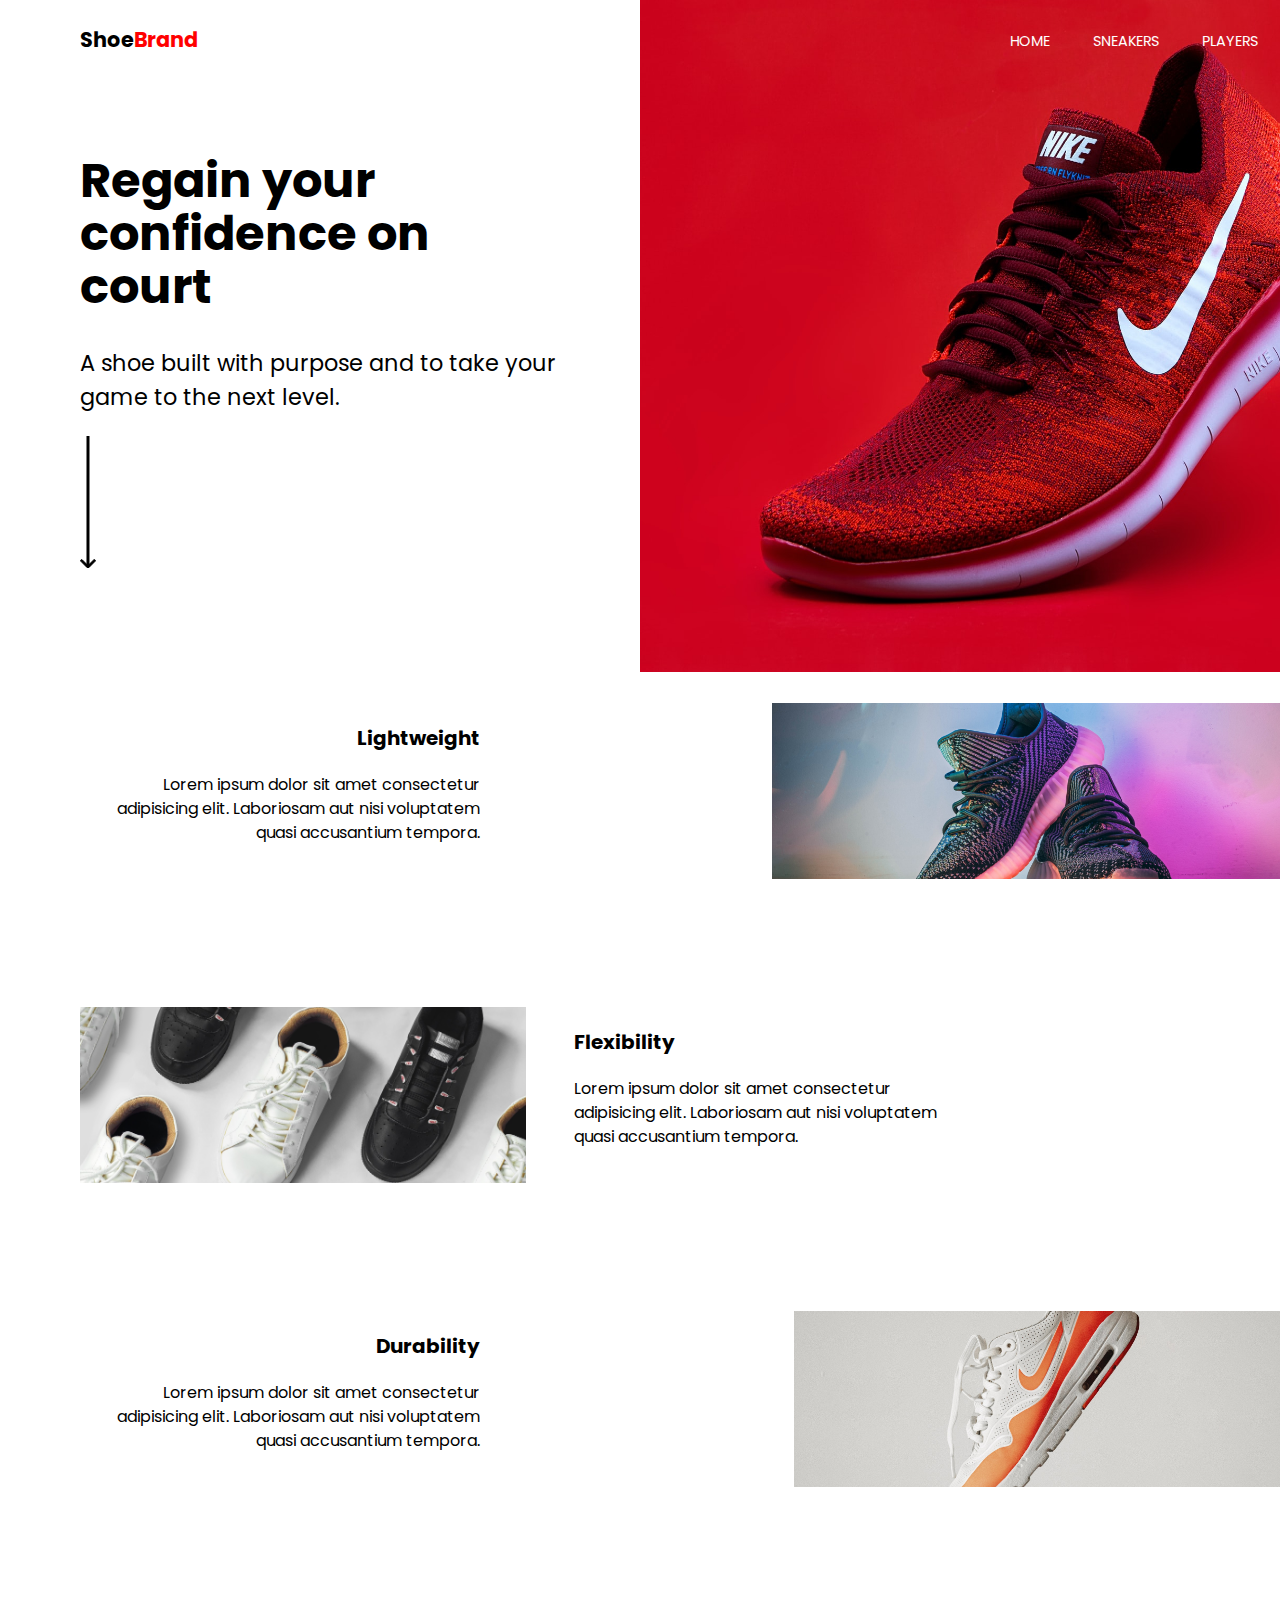
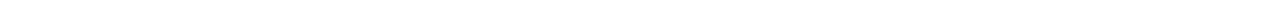
==== randomShoeBrand/index.html @ beda5441 "randomShoeBrand layout page added" ====
<!DOCTYPE html>
<html lang="en">
<head>
    <meta charset="UTF-8">
    <meta http-equiv="X-UA-Compatible" content="IE=edge">
    <meta name="viewport" content="width=device-width, initial-scale=1.0">
    <link rel="stylesheet" href="styles.css">
    <link rel="preconnect" href="https://fonts.googleapis.com">
    <link rel="preconnect" href="https://fonts.gstatic.com" crossorigin>
    <link href="https://fonts.googleapis.com/css2?family=Poppins:wght@400;700&display=swap" rel="stylesheet"> 
    <title>xyz</title>
</head>
<body>

    <div class="hero-img"></div>
    <main>
        <header>
            
            <a href="#" class="logo"> Shoe<span>Brand</span> </a>

            <nav>

                <svg class="close" viewBox="0 0 33 33" fill="none" xmlns="http://www.w3.org/2000/svg">
                    <path d="M16.5 0.25C13.2861 0.25 10.1443 1.20305 7.47199 2.98862C4.79969 4.77419 2.71689 7.31209 1.48697 10.2814C0.257041 13.2507 -0.0647633 16.518 0.562247 19.6702C1.18926 22.8224 2.73692 25.7179 5.00952 27.9905C7.28213 30.2631 10.1776 31.8108 13.3298 32.4378C16.482 33.0648 19.7493 32.743 22.7186 31.513C25.6879 30.2831 28.2258 28.2003 30.0114 25.528C31.797 22.8557 32.75 19.7139 32.75 16.5C32.75 14.366 32.3297 12.2529 31.5131 10.2814C30.6964 8.30985 29.4994 6.51847 27.9905 5.00952C26.4815 3.50056 24.6902 2.3036 22.7186 1.48696C20.7471 0.670319 18.634 0.25 16.5 0.25ZM20.9038 18.5963C21.0561 18.7473 21.177 18.927 21.2595 19.1251C21.342 19.3231 21.3844 19.5355 21.3844 19.75C21.3844 19.9645 21.342 20.1769 21.2595 20.3749C21.177 20.573 21.0561 20.7527 20.9038 20.9038C20.7527 21.0561 20.573 21.177 20.3749 21.2594C20.1769 21.3419 19.9645 21.3844 19.75 21.3844C19.5355 21.3844 19.3231 21.3419 19.1251 21.2594C18.927 21.177 18.7473 21.0561 18.5963 20.9038L16.5 18.7913L14.4038 20.9038C14.2527 21.0561 14.073 21.177 13.8749 21.2594C13.6769 21.3419 13.4645 21.3844 13.25 21.3844C13.0355 21.3844 12.8231 21.3419 12.6251 21.2594C12.427 21.177 12.2473 21.0561 12.0963 20.9038C11.9439 20.7527 11.8231 20.573 11.7406 20.3749C11.6581 20.1769 11.6156 19.9645 11.6156 19.75C11.6156 19.5355 11.6581 19.3231 11.7406 19.1251C11.8231 18.927 11.9439 18.7473 12.0963 18.5963L14.2088 16.5L12.0963 14.4038C11.7903 14.0978 11.6184 13.6827 11.6184 13.25C11.6184 12.8173 11.7903 12.4022 12.0963 12.0963C12.4023 11.7903 12.8173 11.6184 13.25 11.6184C13.6827 11.6184 14.0978 11.7903 14.4038 12.0963L16.5 14.2088L18.5963 12.0963C18.9023 11.7903 19.3173 11.6184 19.75 11.6184C20.1827 11.6184 20.5978 11.7903 20.9038 12.0963C21.2098 12.4022 21.3817 12.8173 21.3817 13.25C21.3817 13.6827 21.2098 14.0978 20.9038 14.4038L18.7913 16.5L20.9038 18.5963Z" fill="black"/>
                    </svg>

                <ul>
                    <li><a href="#">Home</a></li>
                    <li><a href="#">Sneakers</a></li>
                    <li><a href="#">Players</a></li>
                </ul>

                
                    

            </nav>

            <svg class="menu" viewBox="0 0 48 32" fill="none" xmlns="http://www.w3.org/2000/svg">
                <path d="M24 32H0V26.6667H24V32ZM48 18.6667H0V13.3333H48V18.6667ZM48 5.33333H24V0H48V5.33333Z" fill="white"/>
            </svg>
            
        </header>

        <section class="hero">
            <h1>Regain your confidence on court</h1>
            <p class="subhead">A shoe built with purpose and to take your game to the next level.</p>

            <svg class = "down-arrow" viewBox="0 0 16 132" fill="none" xmlns="http://www.w3.org/2000/svg">
                <path d="M7.29289 131.707C7.68341 132.098 8.31658 132.098 8.7071 131.707L15.0711 125.343C15.4616 124.953 15.4616 124.319 15.0711 123.929C14.6805 123.538 14.0474 123.538 13.6568 123.929L7.99999 129.586L2.34314 123.929C1.95262 123.538 1.31945 123.538 0.928927 123.929C0.538402 124.319 0.538402 124.953 0.928927 125.343L7.29289 131.707ZM7 -4.37114e-08L6.99999 131L8.99999 131L9 4.37114e-08L7 -4.37114e-08Z" fill="black"/>
            </svg>
                

        </section>

        <section class="moreInfo">
            <div class="feature">


                <div class="content">
                    <h3 class="title">Lightweight</h3>
                    <p class="text">Lorem ipsum dolor sit amet consectetur adipisicing elit. Laboriosam aut nisi voluptatem quasi accusantium tempora.</p>
                </div>

                <img src="assets/shoes2.jpg" alt="yeezys">

            </div>

            <div class="feature flipped">


                <div class="content">
                    <h3 class="title">Flexibility</h3>
                    <p class="text">Lorem ipsum dolor sit amet consectetur adipisicing elit. Laboriosam aut nisi voluptatem quasi accusantium tempora.</p>
                </div>

                <img src="assets/shoes3.jpg" alt="black and white sneakers">

            </div>

            <div class="feature">


                <div class="content">
                    <h3 class="title">Durability</h3>
                    <p class="text">Lorem ipsum dolor sit amet consectetur adipisicing elit. Laboriosam aut nisi voluptatem quasi accusantium tempora.</p>
                </div>

                <img src="assets/shoes4.jpg" alt="orange nike">

            </div>
        </section>

    </main>
    
</body>
</html>
---- randomShoeBrand/styles.css ----
body {
  margin: 1.5em;
  font-family: 'Poppins', sans-serif;
}

.hero-img {
  position: absolute;
  top: 0;
  left: 0;
  background: url("assets/shoes1.jpg");
  background-size: cover;
  background-position-x: 20%;
  background-position-y: 20%;
  width: 100%;
  height: 100vh;
  z-index: -1;
  -webkit-animation: introLoad 2s forwards;
          animation: introLoad 2s forwards;
}

.logo {
  color: white;
  font-weight: bold;
}

header {
  display: -webkit-box;
  display: -ms-flexbox;
  display: flex;
  -webkit-box-pack: justify;
      -ms-flex-pack: justify;
          justify-content: space-between;
}

header a {
  text-decoration: none;
  font-size: 1.3rem;
}

header nav {
  position: fixed;
  top: 0;
  right: 0;
  background: white;
  height: 100vh;
  width: 50%;
  z-index: 999;
  text-transform: uppercase;
  -webkit-transform: translateX(100%);
          transform: translateX(100%);
  -webkit-transition: -webkit-transform 0.5s ease-in-out;
  transition: -webkit-transform 0.5s ease-in-out;
  transition: transform 0.5s ease-in-out;
  transition: transform 0.5s ease-in-out, -webkit-transform 0.5s ease-in-out;
}

header nav ul {
  list-style-type: none;
  padding: 0;
  margin-top: 8em;
}

header nav ul a {
  color: black;
  padding: 0.75em 2em;
  display: block;
}

header nav ul a:hover {
  background: #ebebeb;
}

header nav .close {
  float: right;
  width: 2.5em;
  margin: 2em;
}

header svg {
  width: 3em;
  margin: -0.6em 0 0 0;
  cursor: pointer;
}

section.hero {
  color: white;
  height: 90vh;
}

section.hero h1 {
  font-size: 3rem;
  margin-top: 2em;
  line-height: 3.3rem;
}

section.hero .subhead {
  font-size: 1.4em;
}

section.hero .down-arrow {
  stroke: white;
  position: absolute;
  bottom: 2em;
  width: 1em;
  animation: moveArrow 1s alternate-reverse infinite;
}

section.hero .down-arrow path {
  fill: white;
}

section.moreInfo img {
  width: 100%;
  -o-object-fit: cover;
     object-fit: cover;
  height: 11em;
}

section.moreInfo .title {
  font-weight: bold;
  font-size: 1.25rem;
}

section.moreInfo .text {
  line-height: 1.5rem;
}

@media only screen and (min-width: 680px) {
  body {
    margin: 1.5em 5em;
    font-family: 'Poppins', sans-serif;
  }
}

@media only screen and (min-width: 920px) {
  .menu {
    display: none;
  }
  header nav {
    -webkit-transform: translateX(0);
            transform: translateX(0);
    position: unset;
    display: block;
    width: auto;
    height: auto;
    background: none;
  }
  header nav .close {
    display: none;
  }
  header nav ul {
    display: -webkit-box;
    display: -ms-flexbox;
    display: flex;
    margin: 0;
  }
  header nav ul a {
    color: white;
    padding: 0.5em 1.5em;
    font-size: 0.9rem;
  }
  header nav ul a:hover {
    background: none;
    text-decoration: underline;
  }
  .hero-img {
    left: unset;
    right: 0;
    width: 50%;
    height: 42em;
  }
  .logo {
    color: black;
  }
  .logo span {
    color: red;
  }
  section.hero {
    color: black;
    height: auto;
    width: 40%;
    margin-bottom: 8em;
  }
  section.hero .down-arrow {
    stroke: black;
    position: unset;
  }
  section.hero .down-arrow path {
    fill: black;
  }
  .feature {
    display: -ms-grid;
    display: grid;
    -ms-grid-columns: (auto)[2];
        grid-template-columns: repeat(2, auto);
    gap: 3em;
    margin-bottom: 8em;
  }
  .feature img {
    width: 25em;
  }
  .feature .content {
    text-align: right;
    width: 25em;
  }
  .feature.flipped {
        grid-template-areas: "left right";
  }
  .feature.flipped img {
    -ms-grid-row: 1;
    -ms-grid-column: 1;
    grid-area: left;
  }
  .feature.flipped .content {
    text-align: left;
    width: 25em;
    -ms-grid-column-align: left;
        justify-self: left;
  }
}

@media only screen and (min-width: 1200px) {
  main {
    width: 1200px;
    margin: 0 auto;
  }
}

@-webkit-keyframes introLoad {
  from {
    -webkit-clip-path: polygon(0 0, 100% 0, 100% 0, 0 0);
            clip-path: polygon(0 0, 100% 0, 100% 0, 0 0);
  }
  to {
    -webkit-clip-path: polygon(0 0, 100% 0, 100% 100%, 0 100%);
            clip-path: polygon(0 0, 100% 0, 100% 100%, 0 100%);
  }
}

@keyframes introLoad {
  from {
    -webkit-clip-path: polygon(0 0, 100% 0, 100% 0, 0 0);
            clip-path: polygon(0 0, 100% 0, 100% 0, 0 0);
  }
  to {
    -webkit-clip-path: polygon(0 0, 100% 0, 100% 100%, 0 100%);
            clip-path: polygon(0 0, 100% 0, 100% 100%, 0 100%);
  }
}

@-webkit-keyframes moveArrow {
  from {
    -webkit-transform: translateY(15px);
            transform: translateY(15px);
  }
  to {
    -webkit-transform: translateY(0px);
            transform: translateY(0px);
  }
}

@keyframes moveArrow {
  from {
    -webkit-transform: translateY(15px);
            transform: translateY(15px);
  }
  to {
    -webkit-transform: translateY(0px);
            transform: translateY(0px);
  }
}
/*# sourceMappingURL=styles.css.map */
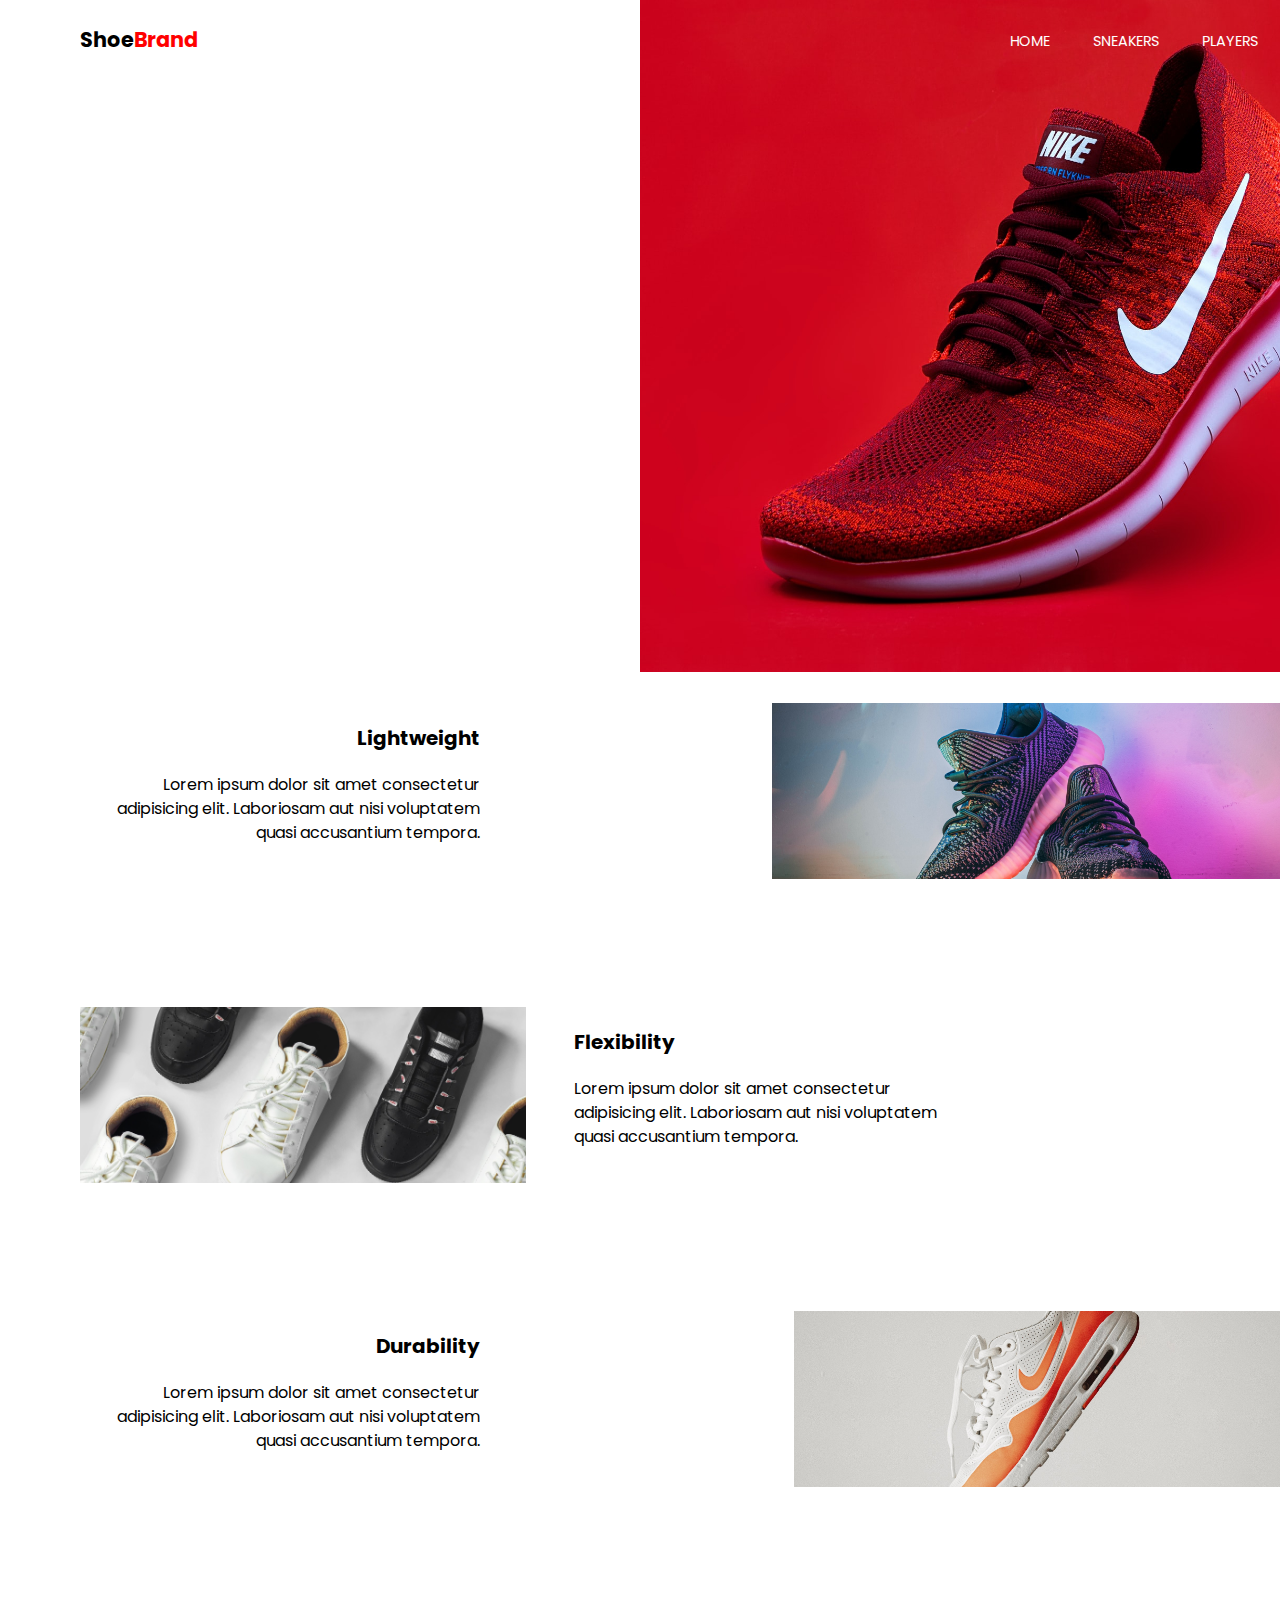
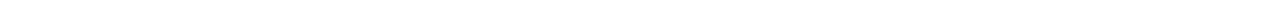
==== commit 9cb33851: "animations and interactivity added" ====
--- a/randomShoeBrand/index.html
+++ b/randomShoeBrand/index.html
@@ -8,7 +8,7 @@
     <link rel="preconnect" href="https://fonts.googleapis.com">
     <link rel="preconnect" href="https://fonts.gstatic.com" crossorigin>
     <link href="https://fonts.googleapis.com/css2?family=Poppins:wght@400;700&display=swap" rel="stylesheet"> 
-    <title>xyz</title>
+    <title>RandomShoeBrand</title>
 </head>
 <body>
 
@@ -91,6 +91,27 @@
         </section>
 
     </main>
+
+    <script>
+        
+        const menu = document.querySelector(".menu");
+        const close = document.querySelector(".close");
+        const nav = document.querySelector("nav");
+
+        menu.addEventListener("click",function(){
+            nav.classList.add("open-nav");
+        })
+
+        close.addEventListener("click",function(){
+            nav.classList.remove("open-nav");
+        })
+
+
+
+
+    </script>
     
 </body>
+
+
 </html>--- a/randomShoeBrand/styles.css
+++ b/randomShoeBrand/styles.css
@@ -77,14 +77,22 @@
 }
 
 header svg {
-  width: 3em;
+  width: 2.3em;
   margin: -0.6em 0 0 0;
   cursor: pointer;
+}
+
+.open-nav {
+  -webkit-transform: translateX(0);
+          transform: translateX(0);
 }
 
 section.hero {
   color: white;
   height: 90vh;
+  -webkit-animation: moveDown 1s ease-in-out forwards;
+          animation: moveDown 1s ease-in-out forwards;
+  opacity: 0;
 }
 
 section.hero h1 {
@@ -269,4 +277,28 @@
             transform: translateY(0px);
   }
 }
+
+@-webkit-keyframes moveDown {
+  from {
+    -webkit-transform: translateY(-100px);
+            transform: translateY(-100px);
+  }
+  to {
+    -webkit-transform: translateY(0);
+            transform: translateY(0);
+    opacity: 1;
+  }
+}
+
+@keyframes moveDown {
+  from {
+    -webkit-transform: translateY(-100px);
+            transform: translateY(-100px);
+  }
+  to {
+    -webkit-transform: translateY(0);
+            transform: translateY(0);
+    opacity: 1;
+  }
+}
 /*# sourceMappingURL=styles.css.map */